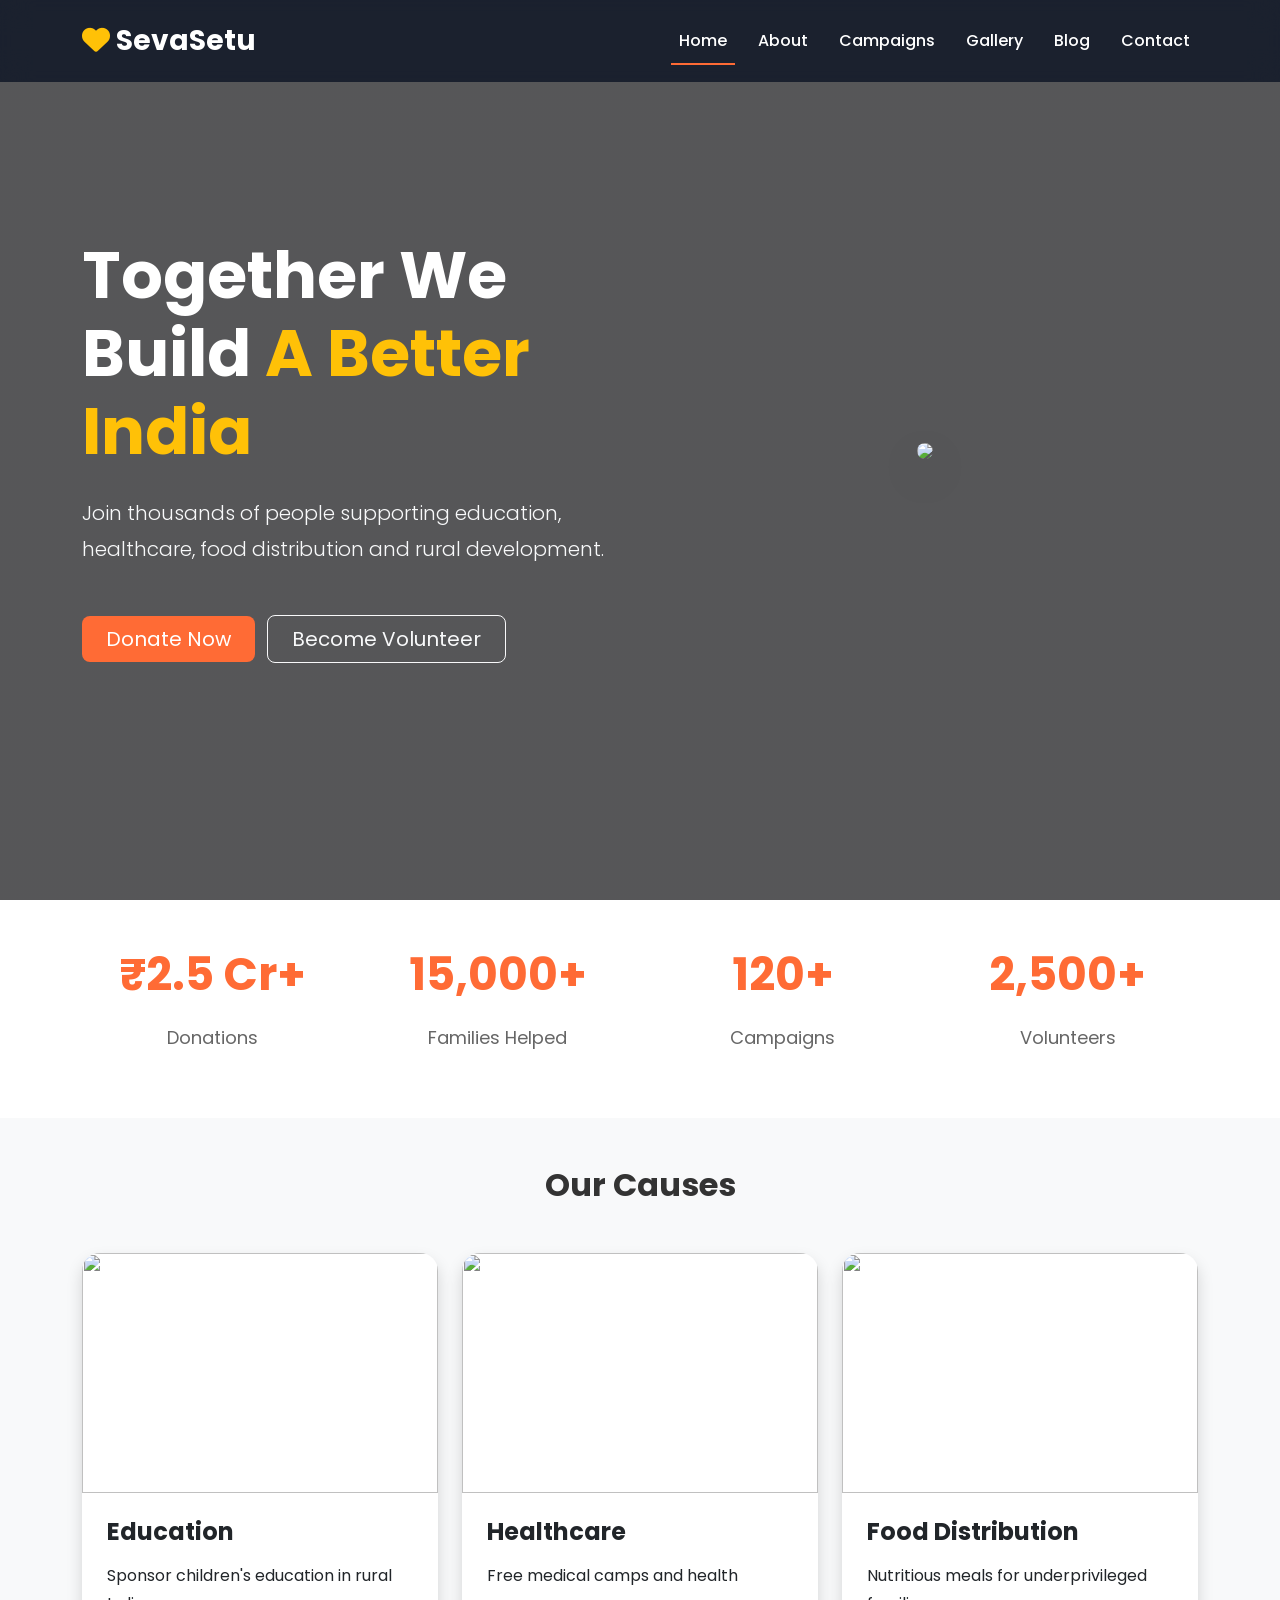
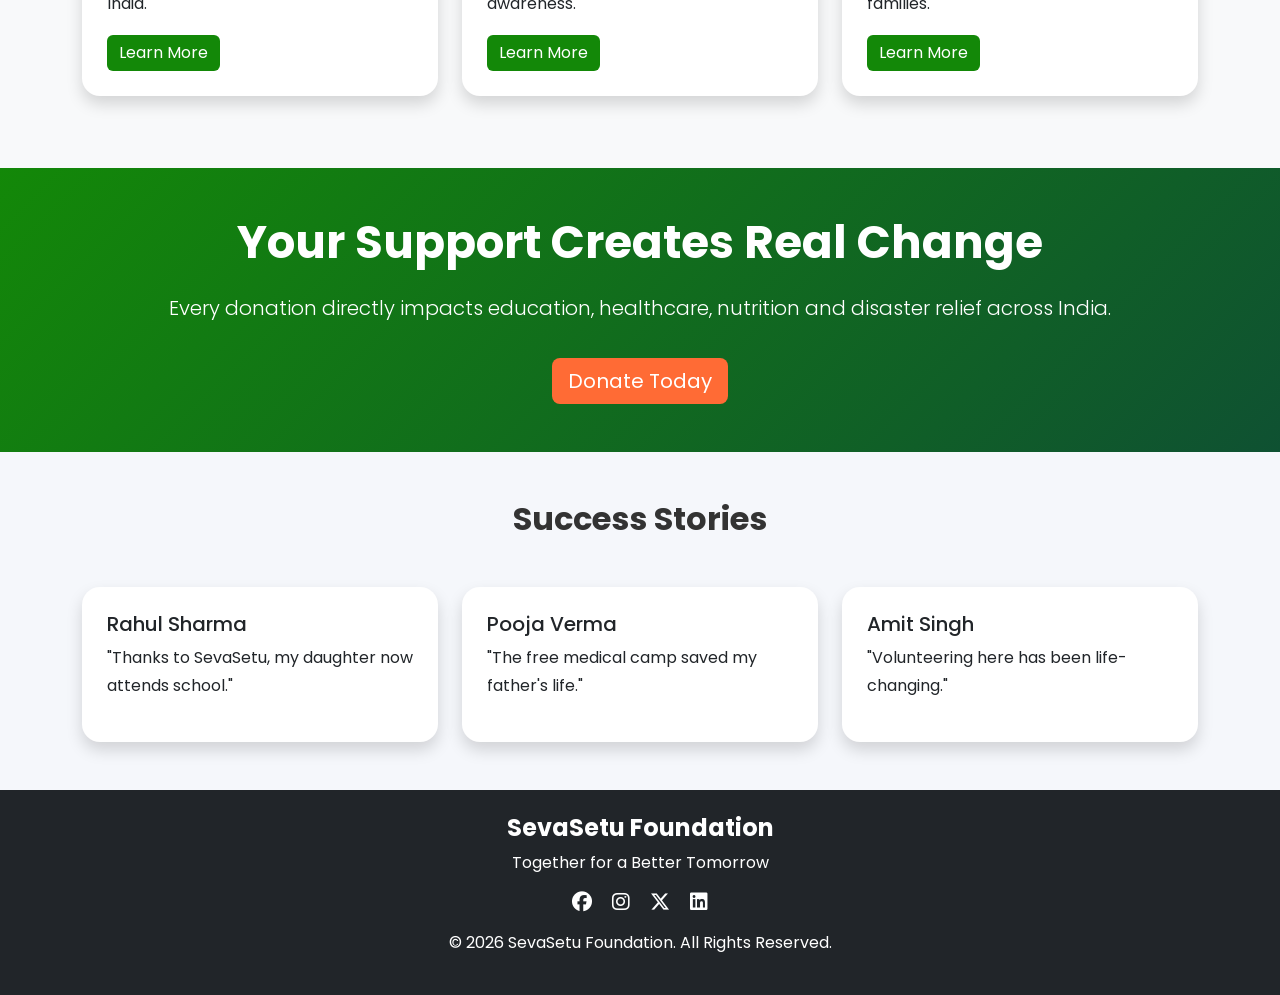
==== index.html @ 146074b7 "Add files via upload" ====
<!DOCTYPE html>
<html lang="en">

<head>

    <meta charset="UTF-8">
    <meta name="viewport" content="width=device-width, initial-scale=1.0">

    <title>SevaSetu Foundation</title>

    <link href="https://cdn.jsdelivr.net/npm/bootstrap@5.3.3/dist/css/bootstrap.min.css" rel="stylesheet">

    <link href="https://cdnjs.cloudflare.com/ajax/libs/font-awesome/6.5.2/css/all.min.css" rel="stylesheet">

    <link rel="stylesheet" href="style.css">

</head>

<body>

<!-- ================= NAVBAR ================= -->

<nav class="navbar navbar-expand-lg navbar-dark fixed-top">

    <div class="container">

        <a class="navbar-brand fw-bold" href="index.html">

            <i class="fa-solid fa-heart text-warning"></i>

            SevaSetu

        </a>

        <button class="navbar-toggler" data-bs-toggle="collapse" data-bs-target="#navbar">

            <span class="navbar-toggler-icon"></span>

        </button>

        <div class="collapse navbar-collapse" id="navbar">

            <ul class="navbar-nav ms-auto">

                <li class="nav-item">
                    <a class="nav-link active" href="index.html">Home</a>
                </li>

                <li class="nav-item">
                    <a class="nav-link" href="about.html">About</a>
                </li>

                <li class="nav-item">
                    <a class="nav-link" href="campaigns.html">Campaigns</a>
                </li>

                <li class="nav-item">
                    <a class="nav-link" href="gallery.html">Gallery</a>
                </li>

                <li class="nav-item">
                    <a class="nav-link" href="blog.html">Blog</a>
                </li>

                <li class="nav-item">
                    <a class="nav-link" href="contact.html">Contact</a>
                </li>

            </ul>

        </div>

    </div>

</nav>

<!-- ================= HERO ================= -->

<section class="hero">

    <div class="container">

        <div class="row align-items-center min-vh-100">

            <div class="col-lg-6">

                <h1 class="display-3 fw-bold text-white">

                    Together We Build

                    <span class="text-warning">

                        A Better India

                    </span>

                </h1>

                <p class="lead text-light mt-4">

                    Join thousands of people supporting education,
                    healthcare, food distribution and rural development.

                </p>

                <div class="mt-5">

                    <a href="donate.html" class="btn btn-warning btn-lg px-4">

                        Donate Now

                    </a>

                    <a href="volunteer.html" class="btn btn-outline-light btn-lg px-4 ms-2">

                        Become Volunteer

                    </a>

                </div>

            </div>

            <div class="col-lg-6 text-center">

                <img src="https://images.unsplash.com/photo-1488521787991-ed7bbaae773c?w=900"
                    class="img-fluid rounded-4 shadow-lg">

            </div>

        </div>

    </div>

</section>

<!-- ================= STATS ================= -->

<section class="stats py-5">

    <div class="container">

        <div class="row text-center">

            <div class="col-md-3">

                <h2>₹2.5 Cr+</h2>

                <p>Donations</p>

            </div>

            <div class="col-md-3">

                <h2>15,000+</h2>

                <p>Families Helped</p>

            </div>

            <div class="col-md-3">

                <h2>120+</h2>

                <p>Campaigns</p>

            </div>

            <div class="col-md-3">

                <h2>2,500+</h2>

                <p>Volunteers</p>

            </div>

        </div>

    </div>

</section>

<!-- ================= CAUSES ================= -->

<section class="py-5 bg-light">

    <div class="container">

        <h2 class="text-center fw-bold mb-5">

            Our Causes

        </h2>

        <div class="row">

            <div class="col-lg-4 mb-4">

                <div class="card border-0 shadow">

                    <img src="https://images.unsplash.com/photo-1517048676732-d65bc937f952?w=700"
                        class="card-img-top">

                    <div class="card-body">

                        <h4>Education</h4>

                        <p>

                            Sponsor children's education in rural India.

                        </p>

                        <a href="#" class="btn btn-success">

                            Learn More

                        </a>

                    </div>

                </div>

            </div>

            <div class="col-lg-4 mb-4">

                <div class="card border-0 shadow">

                    <img src="https://images.unsplash.com/photo-1584515933487-779824d29309?w=700"
                        class="card-img-top">

                    <div class="card-body">

                        <h4>Healthcare</h4>

                        <p>

                            Free medical camps and health awareness.

                        </p>

                        <a href="#" class="btn btn-success">

                            Learn More

                        </a>

                    </div>

                </div>

            </div>

            <div class="col-lg-4 mb-4">

                <div class="card border-0 shadow">

                    <img src="https://images.unsplash.com/photo-1488521787991-ed7bbaae773c?w=700"
                        class="card-img-top">

                    <div class="card-body">

                        <h4>Food Distribution</h4>

                        <p>

                            Nutritious meals for underprivileged families.

                        </p>

                        <a href="#" class="btn btn-success">

                            Learn More

                        </a>

                    </div>

                </div>

            </div>

        </div>

    </div>

</section>

<!-- ================= IMPACT ================= -->

<section class="impact py-5 text-white">

    <div class="container text-center">

        <h2 class="fw-bold">

            Your Support Creates Real Change

        </h2>

        <p class="lead mt-3">

            Every donation directly impacts education, healthcare,
            nutrition and disaster relief across India.

        </p>

        <a href="donate.html" class="btn btn-warning btn-lg mt-3">

            Donate Today

        </a>

    </div>

</section>

<!-- ================= TESTIMONIALS ================= -->

<section class="py-5">

    <div class="container">

        <h2 class="text-center fw-bold mb-5">

            Success Stories

        </h2>

        <div class="row">

            <div class="col-lg-4">

                <div class="card shadow border-0">

                    <div class="card-body">

                        <h5>Rahul Sharma</h5>

                        <p>

                            "Thanks to SevaSetu, my daughter now attends school."

                        </p>

                    </div>

                </div>

            </div>

            <div class="col-lg-4">

                <div class="card shadow border-0">

                    <div class="card-body">

                        <h5>Pooja Verma</h5>

                        <p>

                            "The free medical camp saved my father's life."

                        </p>

                    </div>

                </div>

            </div>

            <div class="col-lg-4">

                <div class="card shadow border-0">

                    <div class="card-body">

                        <h5>Amit Singh</h5>

                        <p>

                            "Volunteering here has been life-changing."

                        </p>

                    </div>

                </div>

            </div>

        </div>

    </div>

</section>

<!-- ================= FOOTER ================= -->

<footer class="bg-dark text-white py-4">

    <div class="container text-center">

        <h4>SevaSetu Foundation</h4>

        <p>

            Together for a Better Tomorrow

        </p>

        <div class="mb-3">

            <i class="fab fa-facebook fa-lg me-3"></i>
            <i class="fab fa-instagram fa-lg me-3"></i>
            <i class="fab fa-x-twitter fa-lg me-3"></i>
            <i class="fab fa-linkedin fa-lg"></i>

        </div>

        <p>

            © 2026 SevaSetu Foundation. All Rights Reserved.

        </p>

    </div>

</footer>

<script src="https://cdn.jsdelivr.net/npm/bootstrap@5.3.3/dist/js/bootstrap.bundle.min.js"></script>

<script src="js/main.js"></script>

</body>

</html>
---- style.css ----
/*==========================
Google Font
==========================*/

@import url('https://fonts.googleapis.com/css2?family=Poppins:wght@300;400;500;600;700;800&display=swap');

*{
    margin:0;
    padding:0;
    box-sizing:border-box;
}

html{
    scroll-behavior:smooth;
}

body{
    font-family:'Poppins',sans-serif;
    background:#f5f7fb;
    color:#333;
    overflow-x:hidden;
}

/*==========================
Colors
==========================*/

:root{

    --primary:#ff6b35;
    --secondary:#138808;
    --dark:#111827;
    --light:#ffffff;
    --gray:#f4f4f4;
    --shadow:0 15px 40px rgba(0,0,0,.08);

}

/*==========================
Navbar
==========================*/

.navbar{

    background:rgba(17,24,39,.85);

    backdrop-filter:blur(15px);

    transition:.4s;

    padding:15px 0;

}

.navbar-brand{

    font-size:28px;

    font-weight:700;

}

.nav-link{

    color:white !important;

    margin-left:15px;

    font-weight:500;

    position:relative;

}

.nav-link::after{

    content:"";

    position:absolute;

    left:0;

    bottom:-4px;

    width:0;

    height:2px;

    background:var(--primary);

    transition:.3s;

}

.nav-link:hover::after,

.nav-link.active::after{

    width:100%;

}

/*==========================
Hero
==========================*/

.hero{

    min-height:100vh;

    display:flex;

    align-items:center;

    background:

    linear-gradient(rgba(0,0,0,.65),rgba(0,0,0,.65)),

    url("https://images.unsplash.com/photo-1469571486292-b53601020f1f?w=1600");

    background-size:cover;

    background-position:center;

}

.hero h1{

    font-size:65px;

    color:white;

    font-weight:800;

    line-height:1.2;

}

.hero p{

    color:#ddd;

    font-size:20px;

}

/*==========================
Page Header
==========================*/

.page-header{

    background:

    linear-gradient(rgba(0,0,0,.7),rgba(0,0,0,.7)),

    url("https://images.unsplash.com/photo-1529156069898-49953e39b3ac?w=1600");

    background-size:cover;

    background-position:center;

    padding:170px 0 100px;

}

/*==========================
Buttons
==========================*/

.btn-warning{

    background:var(--primary);

    border:none;

    color:white;

    transition:.35s;

}

.btn-warning:hover{

    transform:translateY(-4px);

    box-shadow:0 12px 25px rgba(255,107,53,.35);

    background:#ff5820;

}

.btn-success{

    background:var(--secondary);

    border:none;

}

.btn-success:hover{

    background:#0e6e06;

}

.btn-outline-light:hover{

    color:black;

}

/*==========================
Cards
==========================*/

.card{

    border:none;

    border-radius:18px;

    overflow:hidden;

    box-shadow:var(--shadow);

    transition:.4s;

}

.card:hover{

    transform:translateY(-12px);

}

.card img{

    height:240px;

    object-fit:cover;

}

.card-body{

    padding:25px;

}

.card h4{

    font-weight:700;

    margin-bottom:15px;

}

/*==========================
Statistics
==========================*/

.stats{

    background:white;

}

.stats h2{

    color:var(--primary);

    font-size:45px;

    font-weight:700;

}

.stats p{

    font-size:18px;

    color:#666;

}

/*==========================
Impact Section
==========================*/

.impact{

    background:linear-gradient(135deg,#138808,#0f5132);

}

.impact h2{

    font-size:45px;

    font-weight:700;

}

.impact p{

    font-size:20px;

}

/*==========================
Footer
==========================*/

footer{

    background:#111827;

}

footer h4{

    font-weight:700;

}

footer i{

    transition:.3s;

    cursor:pointer;

}

footer i:hover{

    color:var(--primary);

    transform:translateY(-4px);

}

/*==========================
Forms
==========================*/

.form-control,

.form-select{

    border-radius:12px;

    padding:12px;

    border:1px solid #ddd;

}

.form-control:focus,

.form-select:focus{

    box-shadow:none;

    border-color:var(--primary);

}

/*==========================
Progress Bar
==========================*/

.progress{

    height:10px;

    border-radius:20px;

}

.progress-bar{

    border-radius:20px;

}



/*==========================================
Gallery
==========================================*/

.gallery-item{
    position:relative;
    overflow:hidden;
    border-radius:18px;
    box-shadow:var(--shadow);
    cursor:pointer;
}

.gallery-item img{
    width:100%;
    height:280px;
    object-fit:cover;
    transition:.5s;
}

.gallery-item:hover img{
    transform:scale(1.12);
}

.gallery-item::before{
    content:"";
    position:absolute;
    inset:0;
    background:rgba(0,0,0,.35);
    opacity:0;
    transition:.4s;
    z-index:1;
}

.gallery-item:hover::before{
    opacity:1;
}

/*==========================================
Campaign Cards
==========================================*/

.campaign-card{
    overflow:hidden;
}

.campaign-card img{
    transition:.5s;
}

.campaign-card:hover img{
    transform:scale(1.08);
}

.badge{
    padding:8px 15px;
    font-size:14px;
}

/*==========================================
Testimonials
==========================================*/

.testimonial{

    background:white;

    border-radius:18px;

    padding:35px;

    text-align:center;

    box-shadow:var(--shadow);

}

.testimonial img{

    width:90px;

    height:90px;

    border-radius:50%;

    object-fit:cover;

    margin-bottom:20px;

}

.testimonial h5{

    font-weight:600;

}

.testimonial p{

    color:#666;

}

/*==========================================
Blog
==========================================*/

.blog-card img{

    height:250px;

}

.blog-card h4{

    font-size:24px;

}

.blog-card:hover{

    transform:translateY(-10px);

}

/*==========================================
Contact
==========================================*/

.contact-box{

    background:white;

    border-radius:20px;

    padding:35px;

    box-shadow:var(--shadow);

}

.contact-box i{

    width:45px;

    height:45px;

    line-height:45px;

    text-align:center;

    border-radius:50%;

    background:var(--secondary);

    color:white;

    margin-right:12px;

}

/*==========================================
Team Cards
==========================================*/

.team-card{

    text-align:center;

    border-radius:20px;

    overflow:hidden;

    transition:.4s;

}

.team-card img{

    height:320px;

    object-fit:cover;

}

.team-card:hover{

    transform:translateY(-10px);

}

/*==========================================
Icons
==========================================*/

.icon-box{

    width:80px;

    height:80px;

    margin:auto;

    border-radius:50%;

    background:#fff5ef;

    display:flex;

    justify-content:center;

    align-items:center;

    color:var(--primary);

    font-size:32px;

    margin-bottom:20px;

}

/*==========================================
Sections
==========================================*/

section{

    position:relative;

}

section h2{

    font-weight:700;

    margin-bottom:20px;

}

section p{

    line-height:1.8;

}

/*==========================================
Images
==========================================*/

img{

    max-width:100%;

}

.rounded-img{

    border-radius:20px;

}

/*==========================================
Animations
==========================================*/

@keyframes fadeUp{

0%{

opacity:0;

transform:translateY(40px);

}

100%{

opacity:1;

transform:translateY(0);

}

}

.fade-up{

animation:fadeUp .8s ease forwards;

}

@keyframes zoomIn{

0%{

transform:scale(.8);

opacity:0;

}

100%{

transform:scale(1);

opacity:1;

}

}

.zoom-in{

animation:zoomIn .8s ease;

}

@keyframes float{

0%,100%{

transform:translateY(0);

}

50%{

transform:translateY(-12px);

}

}

.float{

animation:float 3s infinite;

}

/*==========================================
Scroll Top Button
==========================================*/

#topBtn{

position:fixed;

right:25px;

bottom:25px;

width:50px;

height:50px;

border:none;

border-radius:50%;

background:var(--primary);

color:white;

font-size:22px;

display:none;

cursor:pointer;

z-index:999;

box-shadow:var(--shadow);

}

#topBtn:hover{

background:#ff5722;

}

/*==========================================
Modal
==========================================*/

.modal-content{

border:none;

border-radius:20px;

overflow:hidden;

}

/*==========================================
Responsive
==========================================*/

@media(max-width:992px){

.hero{

text-align:center;

padding-top:120px;

}

.hero h1{

font-size:48px;

}

.page-header{

padding:140px 0 80px;

}

}

@media(max-width:768px){

.hero h1{

font-size:38px;

}

.hero p{

font-size:17px;

}

.stats h2{

font-size:32px;

}

.impact h2{

font-size:34px;

}

.card img{

height:220px;

}

.navbar-brand{

font-size:24px;

}

}

@media(max-width:576px){

.hero{

padding:120px 15px;

}

.hero h1{

font-size:30px;

}

.btn{

width:100%;

margin-bottom:12px;

}

.display-4{

font-size:34px;

}

.card img{

height:200px;

}

footer{

text-align:center;

}

}

/*==========================================
Selection
==========================================*/

::selection{

background:var(--primary);

color:white;

}

/*==========================================
Scrollbar
==========================================*/

::-webkit-scrollbar{

width:10px;

}

::-webkit-scrollbar-thumb{

background:var(--primary);

border-radius:20px;

}

::-webkit-scrollbar-track{

background:#f1f1f1;

}
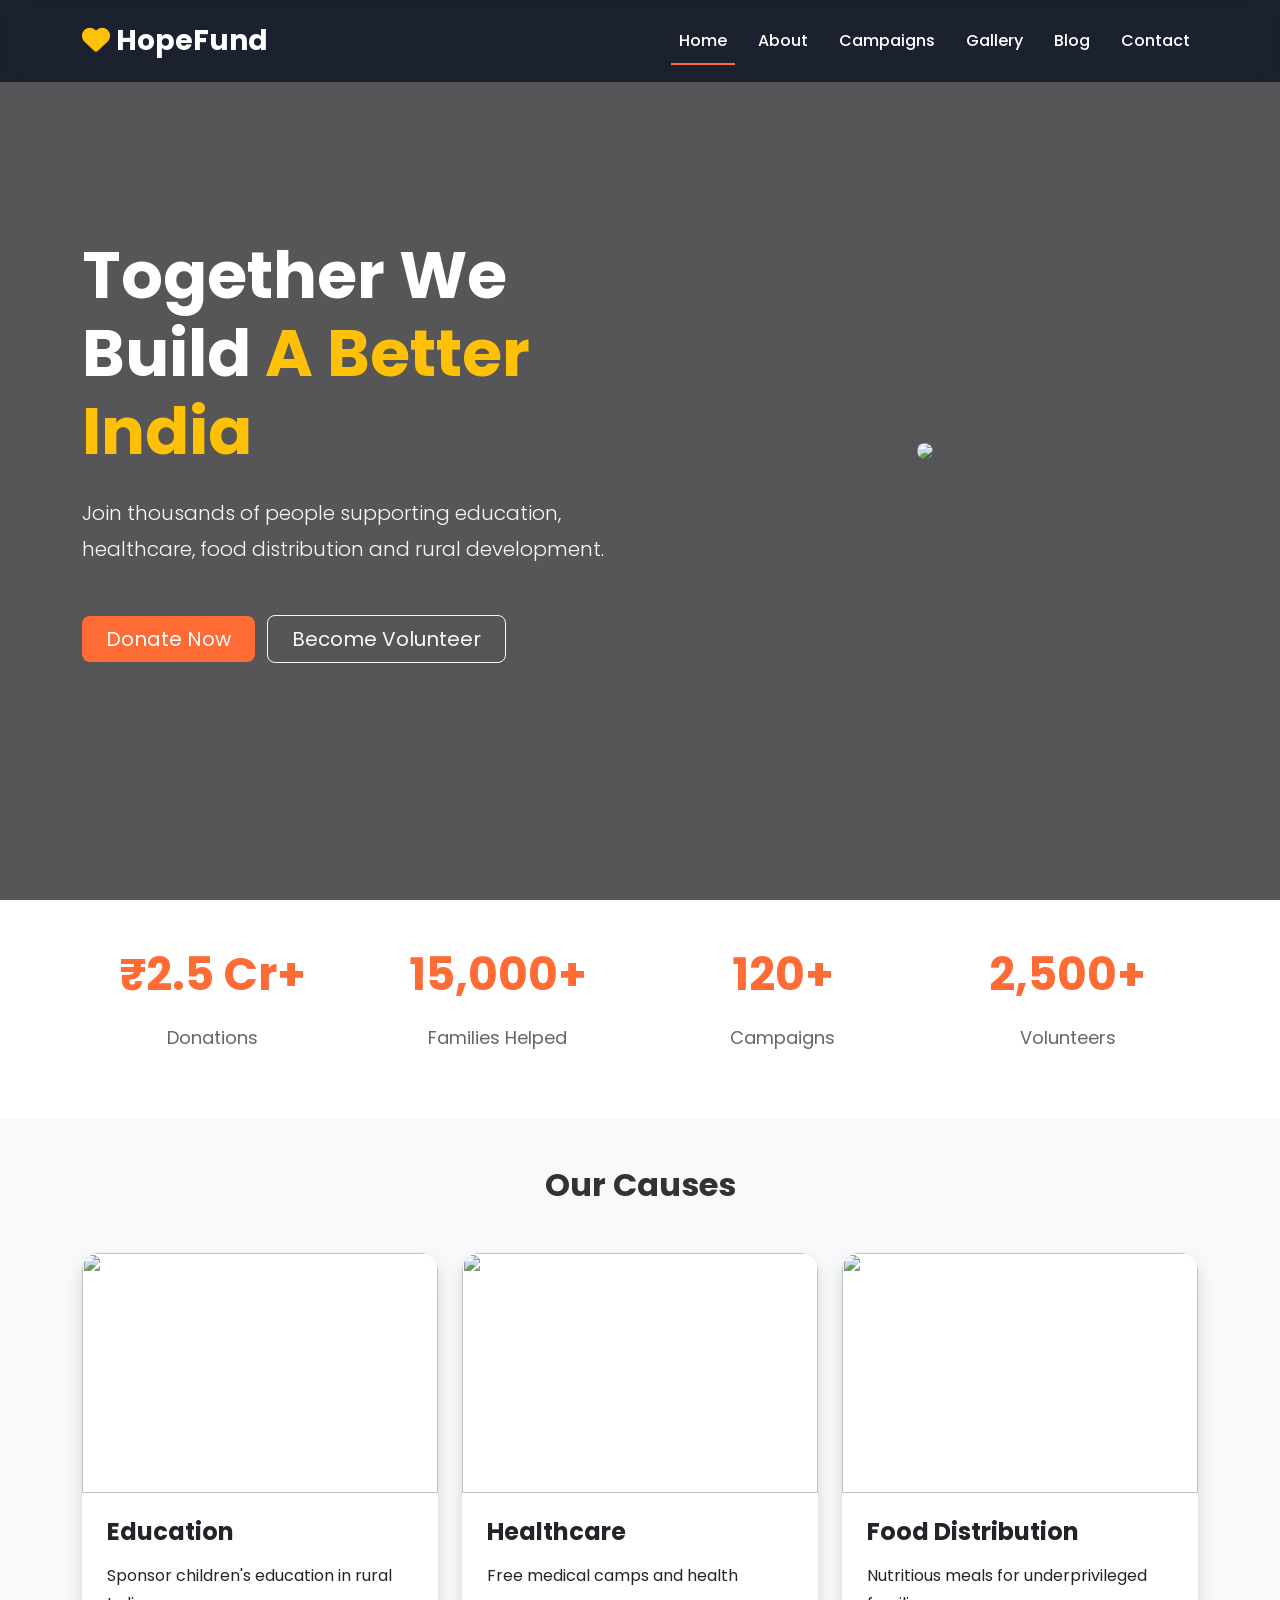
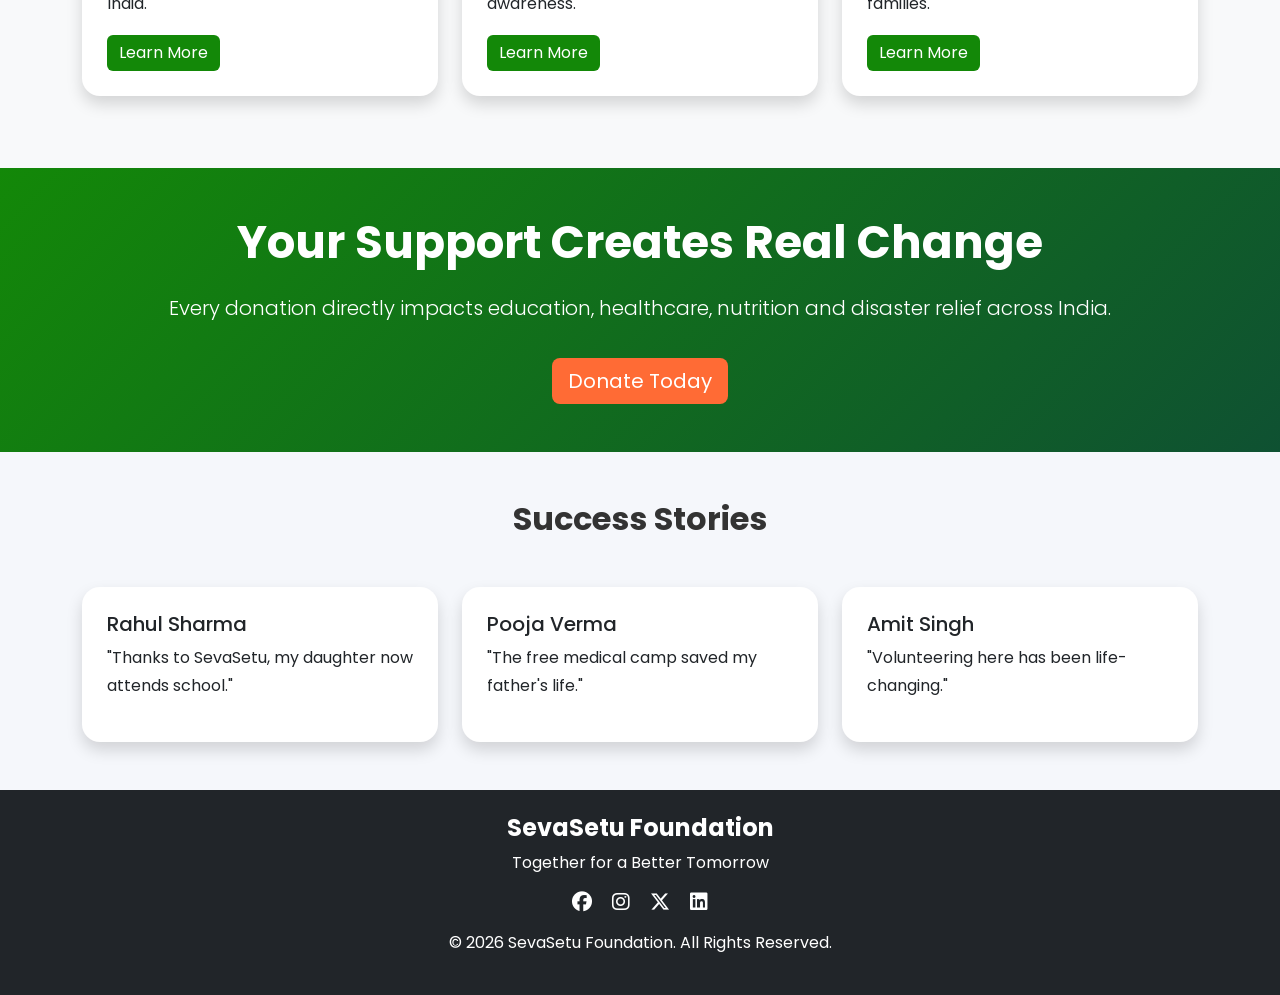
==== commit 4d3b98fb: "Update index.html" ====
--- a/index.html
+++ b/index.html
@@ -6,7 +6,7 @@
     <meta charset="UTF-8">
     <meta name="viewport" content="width=device-width, initial-scale=1.0">
 
-    <title>SevaSetu Foundation</title>
+    <title>HopeFund</title>
 
     <link href="https://cdn.jsdelivr.net/npm/bootstrap@5.3.3/dist/css/bootstrap.min.css" rel="stylesheet">
 
@@ -28,7 +28,7 @@
 
             <i class="fa-solid fa-heart text-warning"></i>
 
-            SevaSetu
+            HopeFund
 
         </a>
 
@@ -435,4 +435,4 @@
 
 </body>
 
-</html>+</html>
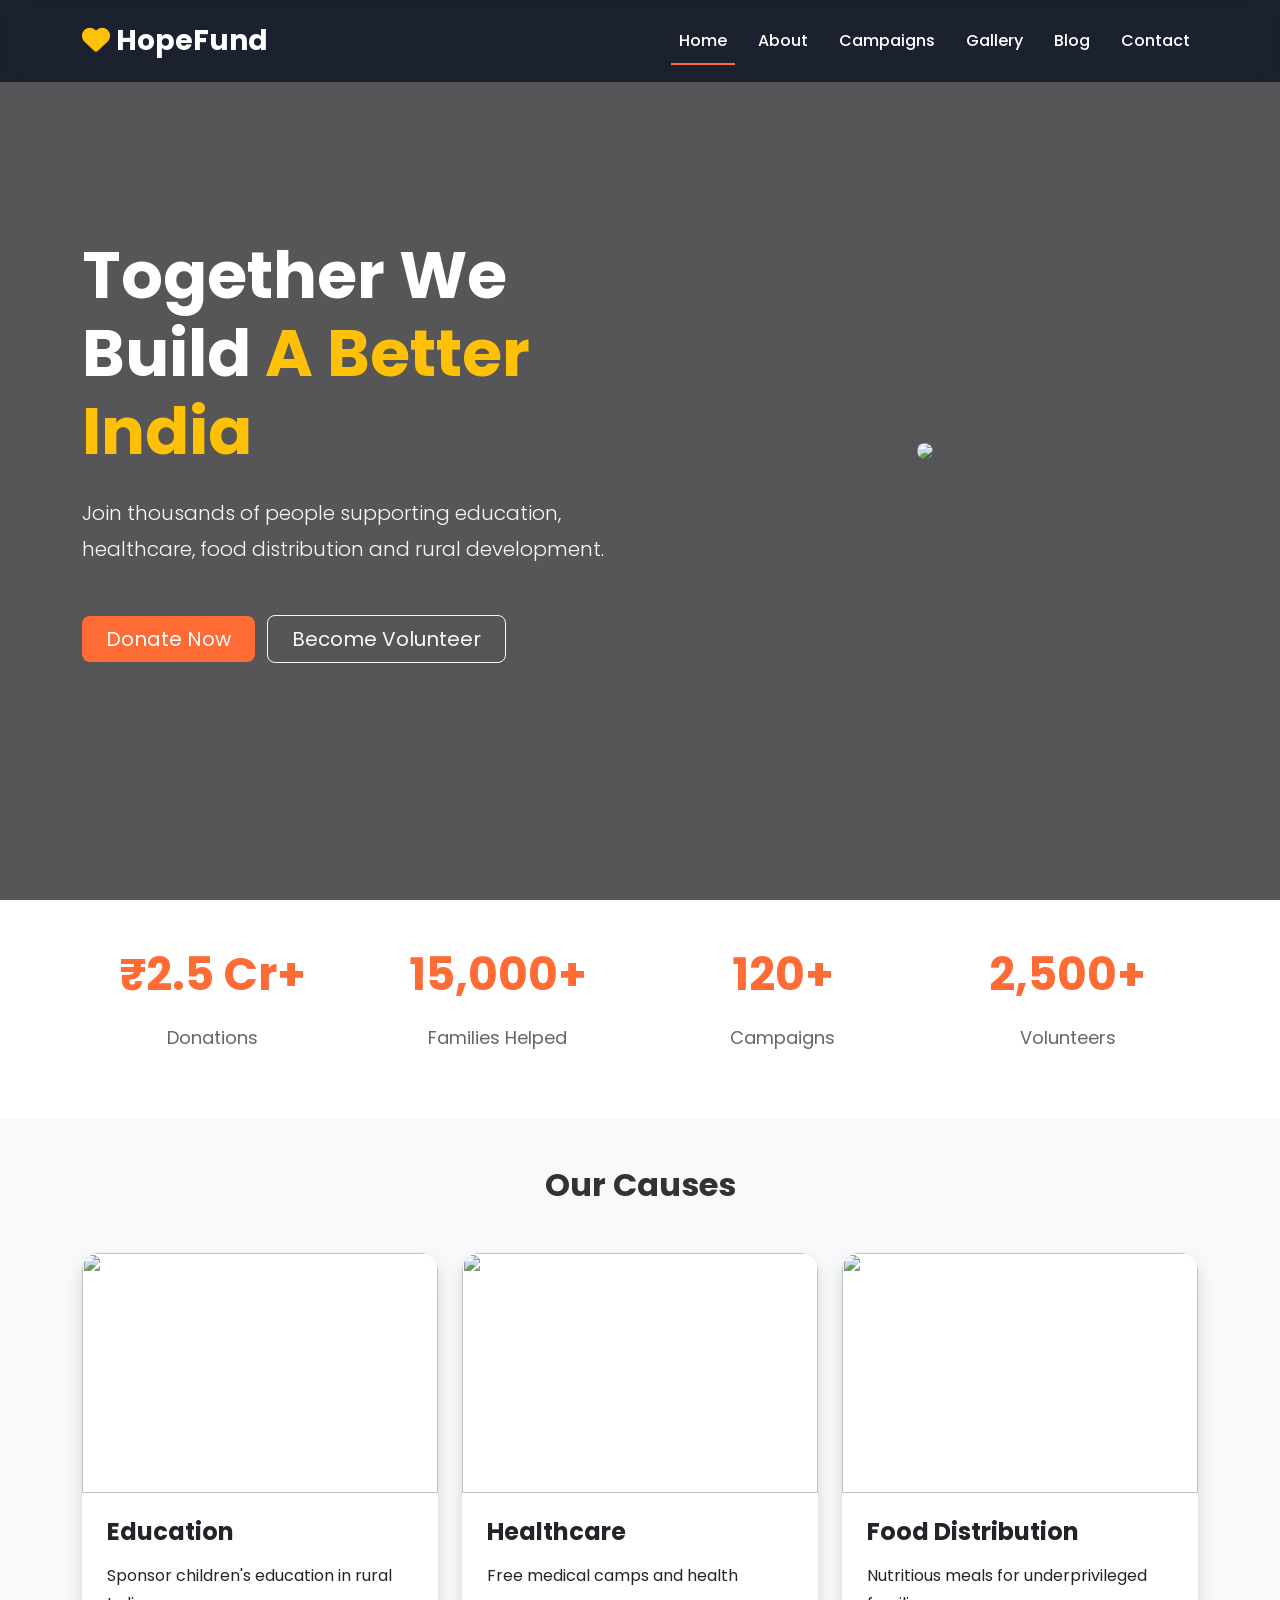
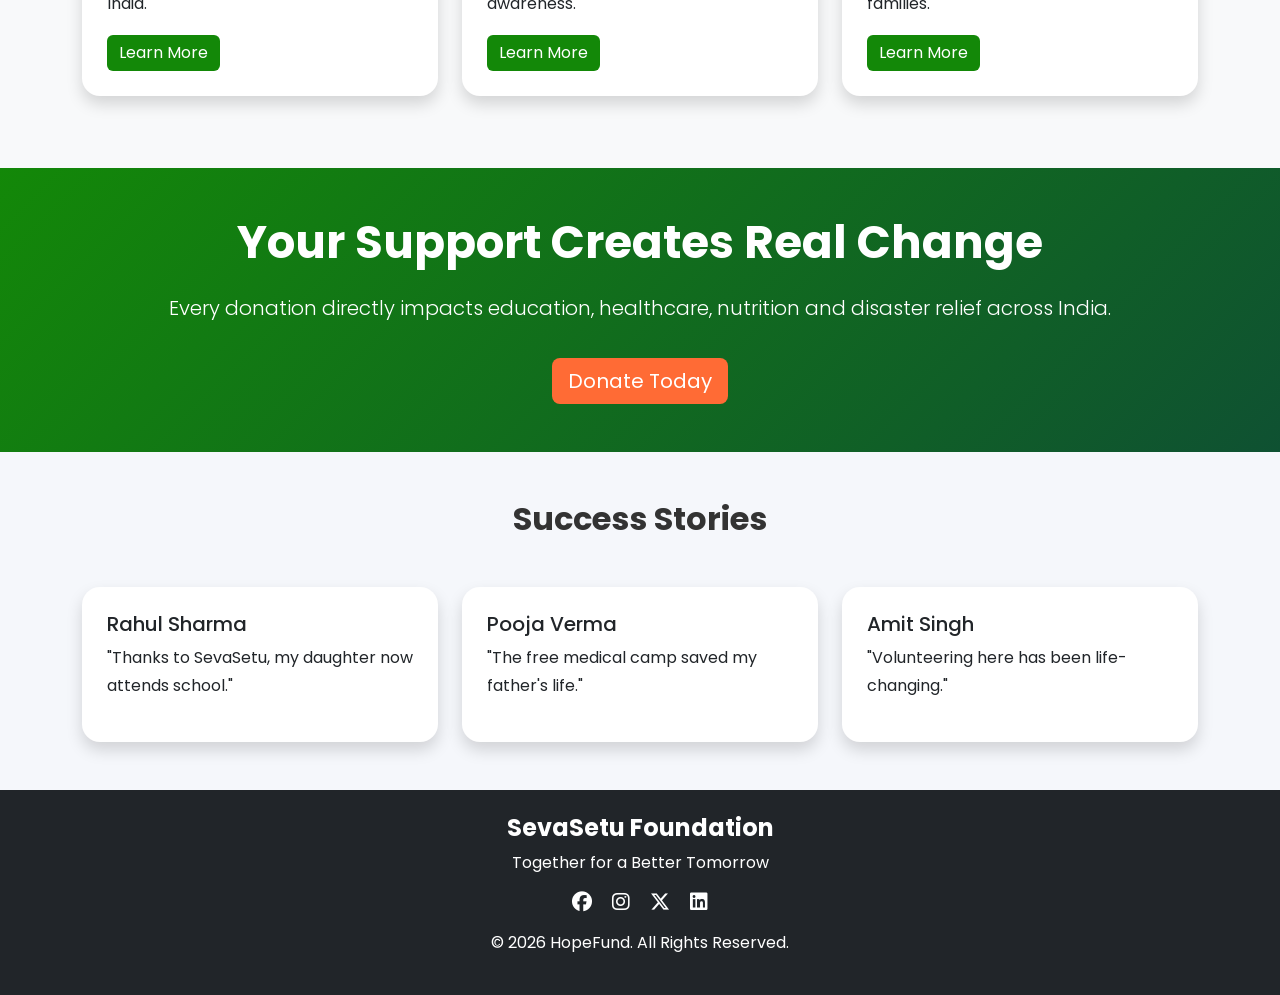
==== commit 8b244d55: "Update index.html" ====
--- a/index.html
+++ b/index.html
@@ -421,7 +421,7 @@
 
         <p>
 
-            © 2026 SevaSetu Foundation. All Rights Reserved.
+            © 2026 HopeFund. All Rights Reserved.
 
         </p>
 
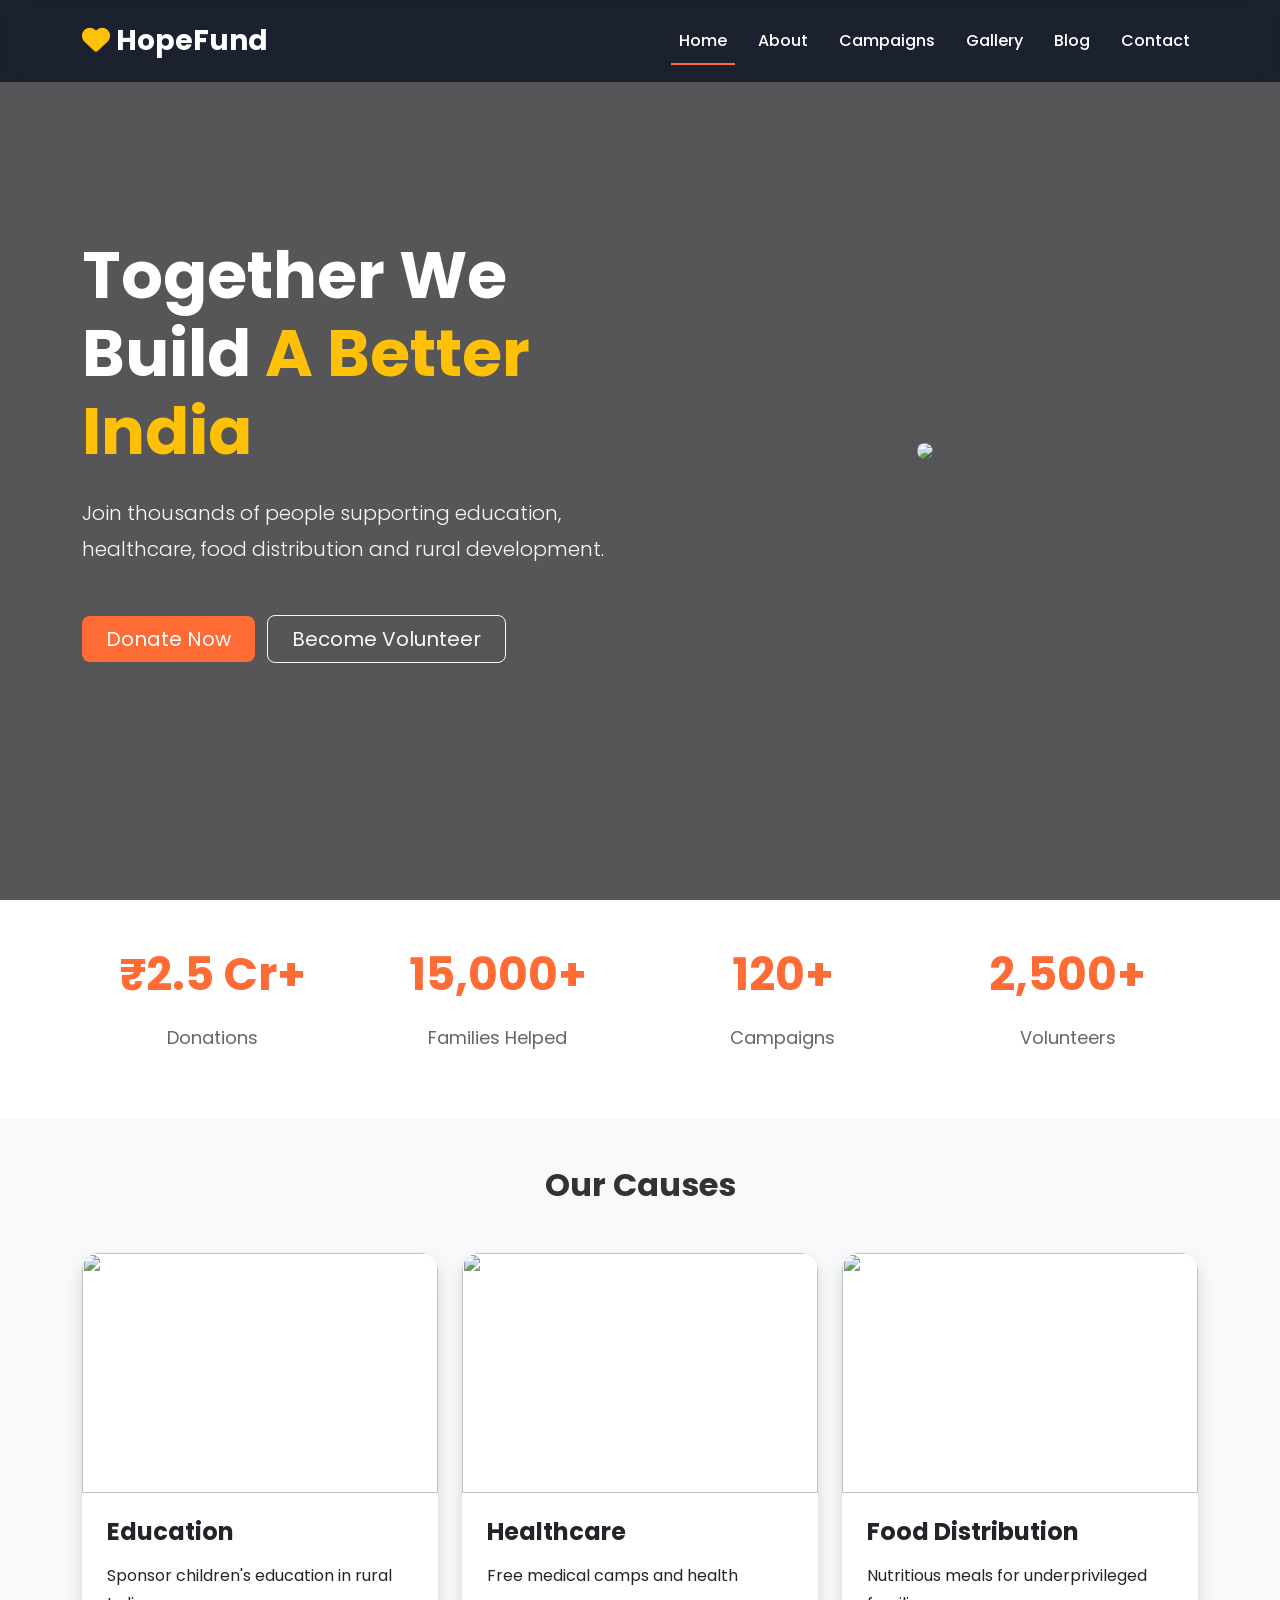
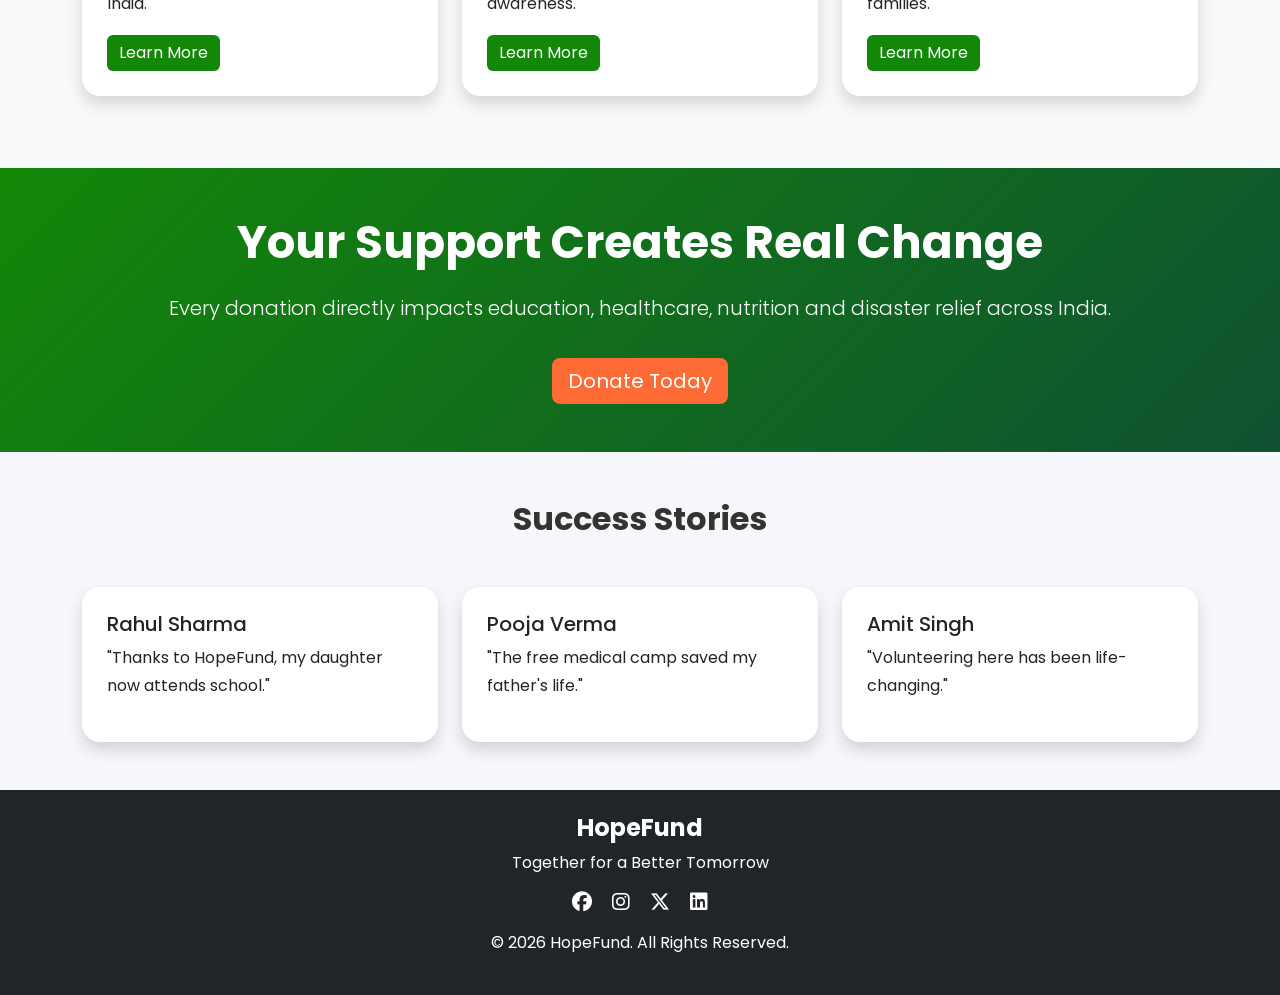
==== commit cef84449: "Update index.html" ====
--- a/index.html
+++ b/index.html
@@ -340,7 +340,7 @@
 
                         <p>
 
-                            "Thanks to SevaSetu, my daughter now attends school."
+                            "Thanks to HopeFund, my daughter now attends school."
 
                         </p>
 
@@ -402,7 +402,7 @@
 
     <div class="container text-center">
 
-        <h4>SevaSetu Foundation</h4>
+        <h4>HopeFund</h4>
 
         <p>
 
